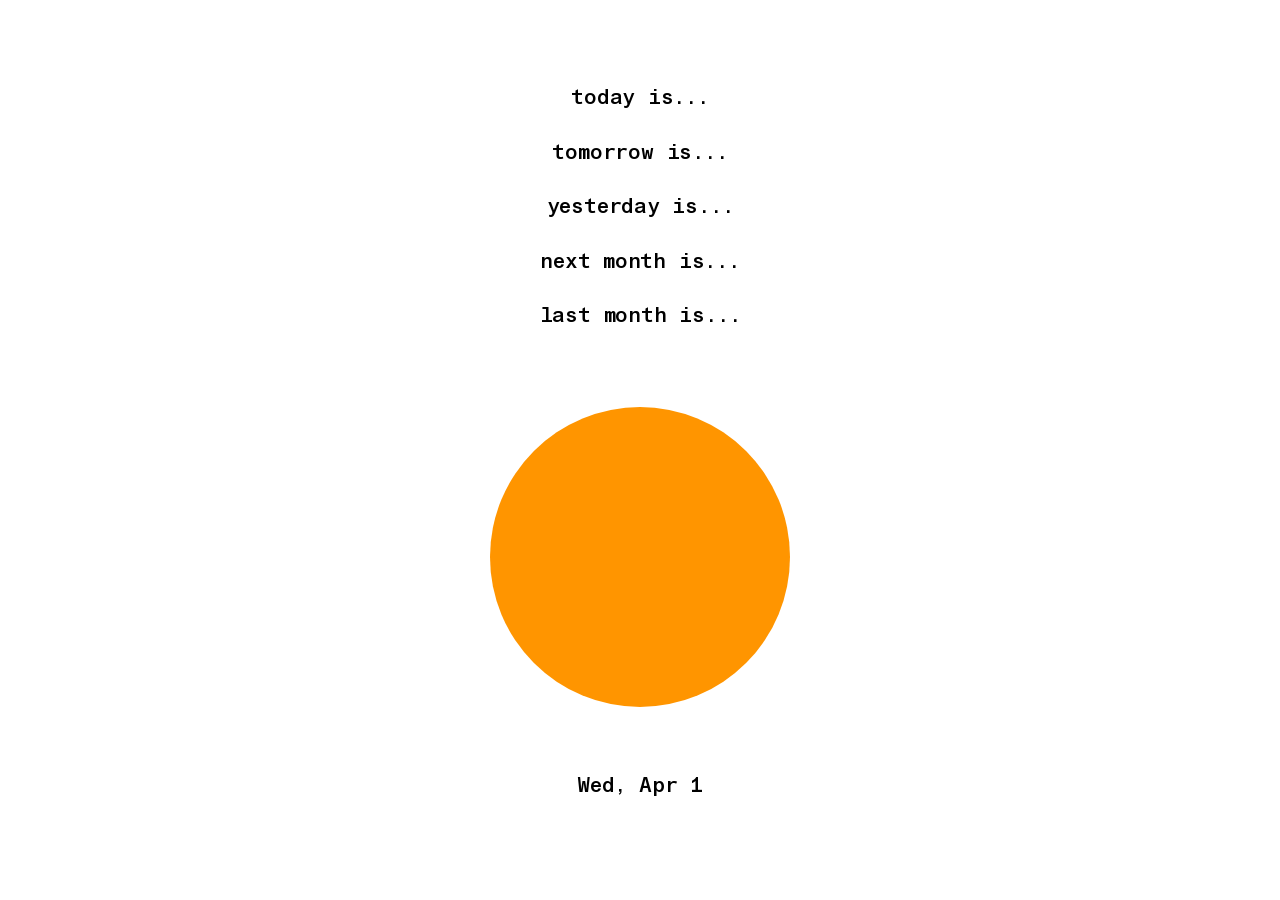
==== apr.html @ 74c4ef4e "Add 12 month pages, day/month nav, done! button; index opens today's month Co-Authored-By: Claude Op" ====
<!DOCTYPE html>
<html lang="ko">
<head>
	<meta charset="utf-8">
	<title>Calendar — Apr 2026</title>
	<meta name="viewport" content="width=device-width, initial-scale=1.0, maximum-scale=1.0, user-scalable=no, viewport-fit=cover">
	<link rel="icon" type="image/svg+xml" href="data:image/svg+xml,<svg xmlns='http://www.w3.org/2000/svg' viewBox='0 0 100 100'><circle cx='50' cy='50' r='50' fill='%23FF9500'/></svg>">
	<link rel="stylesheet" href="style.css?v=22">
</head>
<body>
	<div id="app-container">
		<div class="day-nav">
			<div id="nav-today" class="today-title day-link">today is...</div>
			<div id="nav-tomorrow" class="day-link">tomorrow is...</div>
			<div id="nav-yesterday" class="day-link">yesterday is...</div>
			<div id="nav-next-month" class="day-link">next month is...</div>
			<div id="nav-last-month" class="day-link">last month is...</div>
		</div>
		<div id="circle-container">
			<div id="main-circle" class="circle-wrapper"></div>
		</div>
		<div id="bottom-container">
			<div id="date-display" class="date-display"></div>
			<div id="done-button" class="day-link done-button">done!</div>
		</div>
	</div>

	<script>
		// 이 파일의 달: Apr 2026
		const FIXED_YEAR = 2026;
		const FIXED_MONTH = 3; // 0-indexed (Jan=0 ... Dec=11)

		function getDaysInMonth(year, month) {
			return new Date(year, month + 1, 0).getDate();
		}

		// 현재 실제 날짜와 비교해서 오늘 날짜로 시작할지 1일로 시작할지 결정
		const realNow = new Date();
		const isCurrentMonth = (realNow.getFullYear() === FIXED_YEAR && realNow.getMonth() === FIXED_MONTH);

		let currentYear = FIXED_YEAR;
		let currentMonth = FIXED_MONTH;
		let totalDays = getDaysInMonth(currentYear, currentMonth);
		// 주소 끝 #일자 로 시작일 지정 가능 (예: nov.html#1)
		const hashDay = parseInt(location.hash.slice(1), 10);
		let currentDay = (hashDay >= 1 && hashDay <= totalDays) ? hashDay : (isCurrentMonth ? realNow.getDate() : 1);

		// 알록달록 비비드 컬러 팔레트
		const vibrantColors = [
			'#FF3B30', '#FF9500', '#FFCC00', '#34C759', '#00C7BE', '#30B0C7',
			'#007AFF', '#5856D6', '#AF52DE', '#FF2D55', '#FF6B6B', '#4ECDC4',
			'#45B7D1', '#96CEB4', '#FFEEAD', '#D4A5A5', '#9B5DE5', '#F15BB5',
			'#FEE440', '#00BBF9', '#00F5D4', '#E63946', '#F4A261', '#2A9D8F',
			'#E76F51', '#457B9D', '#F72585', '#7209B7', '#3A0CA3', '#4361EE',
			'#4CC9F0', '#06D6A0', '#118AB2', '#EF476F', '#FFD166', '#05D550',
			'#8338EC', '#3A86FF', '#FB5607', '#FF006E', '#38B000', '#70E000'
		];

		// Mulberry32 PRNG — 같은 연도/월이면 항상 동일한 색상 순서
		function mulberry32(a) {
			return function() {
				let t = a += 0x6D2B79F5;
				t = Math.imul(t ^ t >>> 15, t | 1);
				t ^= t + Math.imul(t ^ t >>> 7, t | 61);
				return ((t ^ t >>> 14) >>> 0) / 4294967296;
			};
		}

		// 1년 12달 색상 테이블 고정 생성 & localStorage 보존
		function getYearCalendarColors(year) {
			const storageKey = `calendar_year_colors_${year}`;
			try {
				const saved = localStorage.getItem(storageKey);
				if (saved) {
					const parsed = JSON.parse(saved);
					if (Array.isArray(parsed) && parsed.length === 12) return parsed;
				}
			} catch(e) {}

			const yearColors = [];
			for (let m = 0; m < 12; m++) {
				const days = getDaysInMonth(year, m);
				const seed = year * 10000 + (m + 1) * 37 + 1024;
				const rng = mulberry32(seed);
				const list = [];
				let last = '';
				for (let d = 0; d < days; d++) {
					let c;
					do { c = vibrantColors[Math.floor(rng() * vibrantColors.length)]; } while (c === last);
					list.push(c);
					last = c;
				}
				yearColors.push(list);
			}
			try { localStorage.setItem(storageKey, JSON.stringify(yearColors)); } catch(e) {}
			return yearColors;
		}

		let yearColors = getYearCalendarColors(currentYear);
		let colors = yearColors[currentMonth];

		const weekdays = ['Sun', 'Mon', 'Tue', 'Wed', 'Thu', 'Fri', 'Sat'];
		const months   = ['Jan', 'Feb', 'Mar', 'Apr', 'May', 'Jun', 'Jul', 'Aug', 'Sep', 'Oct', 'Nov', 'Dec'];

		function formatDate(dayNum) {
			const d = new Date(currentYear, currentMonth, dayNum);
			return `${weekdays[d.getDay()]}, ${months[currentMonth]} ${dayNum}`;
		}

		const circleWrapper    = document.getElementById('main-circle');
		const dateDisplay      = document.getElementById('date-display');

		function render() {
			// 원 그리기
			circleWrapper.innerHTML = '';
			const svg = document.createElementNS('http://www.w3.org/2000/svg', 'svg');
			svg.setAttribute('viewBox', '0 0 1000 1000');
			svg.style.width = '100%';
			svg.style.height = '100%';

			const R = 500;
			const step = R / totalDays;
			for (let d = 1; d <= currentDay; d++) {
				const r = R - step * (d - 1);
				if (r <= 0) break;
				const circle = document.createElementNS('http://www.w3.org/2000/svg', 'circle');
				circle.setAttribute('cx', '500');
				circle.setAttribute('cy', '500');
				circle.setAttribute('r', r);
				circle.setAttribute('fill', colors[d - 1]);
				svg.appendChild(circle);
			}
			circleWrapper.appendChild(svg);

			// 날짜 텍스트
			dateDisplay.textContent = formatDate(currentDay);

			// 마지막 날까지 다 채우면 done! 노출
			document.getElementById('done-button').classList.toggle('visible', currentDay === totalDays);

		}

		// 원 클릭 → 다음 날짜
		document.getElementById('circle-container').addEventListener('click', () => {
			currentDay = currentDay < totalDays ? currentDay + 1 : 1;
			render();
		});

		const monthFiles = ['jan', 'feb', 'mar', 'apr', 'may', 'jun', 'jul', 'aug', 'sep', 'oct', 'nov', 'dec'];

		// today is → 오늘로 이동 (오늘이 다른 달이면 그 달 파일로 이동)
		function goToday() {
			const now = new Date();
			if (now.getFullYear() === FIXED_YEAR && now.getMonth() === FIXED_MONTH) {
				currentDay = now.getDate();
				render();
			} else {
				location.href = `${monthFiles[now.getMonth()]}.html#${now.getDate()}`;
			}
		}

		// tomorrow is → 내일 (마지막 날이면 다음 달 1일을 새 탭으로)
		function goTomorrow() {
			if (currentDay < totalDays) {
				currentDay++;
				render();
			} else {
				window.open(`${monthFiles[(FIXED_MONTH + 1) % 12]}.html#1`, '_blank');
			}
		}

		// yesterday is → 어제 (1일이면 이전 달 마지막 날을 새 탭으로)
		function goYesterday() {
			if (currentDay > 1) {
				currentDay--;
				render();
			} else {
				const prevM = (FIXED_MONTH + 11) % 12;
				window.open(`${monthFiles[prevM]}.html#${getDaysInMonth(FIXED_YEAR, prevM)}`, '_blank');
			}
		}

		document.getElementById('nav-today').addEventListener('click', goToday);
		document.getElementById('nav-tomorrow').addEventListener('click', goTomorrow);
		document.getElementById('nav-yesterday').addEventListener('click', goYesterday);

		// next month is → 다음 달 1일을 새 탭으로
		document.getElementById('nav-next-month').addEventListener('click', () => {
			window.open(`${monthFiles[(FIXED_MONTH + 1) % 12]}.html#1`, '_blank');
		});

		// done! 색: 이 달 첫 원 색 / 호버 시 다음 달 첫 원 색
		const doneButton = document.getElementById('done-button');
		doneButton.style.setProperty('--done-color', yearColors[FIXED_MONTH][0]);
		doneButton.style.setProperty('--done-hover', yearColors[(FIXED_MONTH + 1) % 12][0]);

		// done! → 다음 달 1일을 새 탭으로
		doneButton.addEventListener('click', () => {
			window.open(`${monthFiles[(FIXED_MONTH + 1) % 12]}.html#1`, '_blank');
		});

		// last month is → 이전 달 1일을 새 탭으로
		document.getElementById('nav-last-month').addEventListener('click', () => {
			window.open(`${monthFiles[(FIXED_MONTH + 11) % 12]}.html#1`, '_blank');
		});

		// 날짜 텍스트 클릭 → 오늘로 이동
		dateDisplay.style.cursor = 'pointer';
		dateDisplay.addEventListener('click', goToday);

		render();
	</script>
</body>
</html>
---- style.css ----
@font-face {
	font-family: 'ABCArealMono';
	src: url('ABCArealMonoVariable.ttf') format('truetype');
	font-weight: 100 900;
	font-style: normal;
	font-display: swap;
}

* {
	margin: 0;
	padding: 0;
	box-sizing: border-box;
}

html, body {
	width: 100%;
	height: 100vh;
	height: 100dvh;
	min-height: -webkit-fill-available;
	overflow: hidden;
	background-color: #ffffff;
	display: flex;
	flex-direction: column;
	align-items: center;
	justify-content: center;
	user-select: none;
	-webkit-user-select: none;
	touch-action: manipulation;
	font-family: 'ABCArealMono', monospace;
}

#app-container {
	display: flex;
	flex-direction: column;
	align-items: center;
	justify-content: center;
	width: 100%;
	height: 100%;
}

/* today / tomorrow / yesterday / next month / last month 버튼 묶음 */
.day-nav {
	margin-bottom: 64px;
	display: flex;
	flex-direction: column;
	align-items: center;
	line-height: 2.6; /* 행간 약 2배 */
}

.day-link {
	font-family: 'ABCArealMono', monospace;
	font-weight: 500;
	font-size: 21px;
	color: #000000;
	letter-spacing: -0.01em;
	cursor: pointer;
}

.day-link:hover {
	text-decoration: underline;
}

.today-title {
	font-family: 'ABCArealMono', monospace;
	font-weight: 500; /* 모노 미디엄 */
	font-size: 21px;
	color: #000000;
	letter-spacing: -0.01em;
	text-align: center;
	user-select: none;
	display: flex;
	align-items: baseline;
	justify-content: center;
}

	display: flex;
	align-items: center;
	justify-content: center;
	/* 위아래 글자가 늘어난 만큼 화면 높이 안에 들어오도록 제한 */
	width: min(72vmin, 78vw, calc(100dvh - 490px));
	height: min(72vmin, 78vw, calc(100dvh - 490px));
	aspect-ratio: 1 / 1;
	cursor: pointer;
}

.circle-wrapper {
	width: 100%;
	height: 100%;
	border-radius: 50%;
	display: flex;
	align-items: center;
	justify-content: center;
}

#bottom-container {
	margin-top: 64px;
	display: flex;
	flex-direction: column;
	align-items: center;
	gap: 12px;
}

/* done! — 자리는 항상 차지하고 마지막 날에만 보임 (레이아웃 밀림 방지) */
.done-button {
	visibility: hidden;
	color: var(--done-color, #000000);
}

.done-button:hover {
	color: var(--done-hover, #000000);
}

.done-button.visible {
	visibility: visible;
}

.date-display {
	font-family: 'ABCArealMono', monospace;
	font-weight: 500;
	font-size: 21px;
	color: #000000;
	letter-spacing: -0.01em;
	text-align: center;
	user-select: none;
}
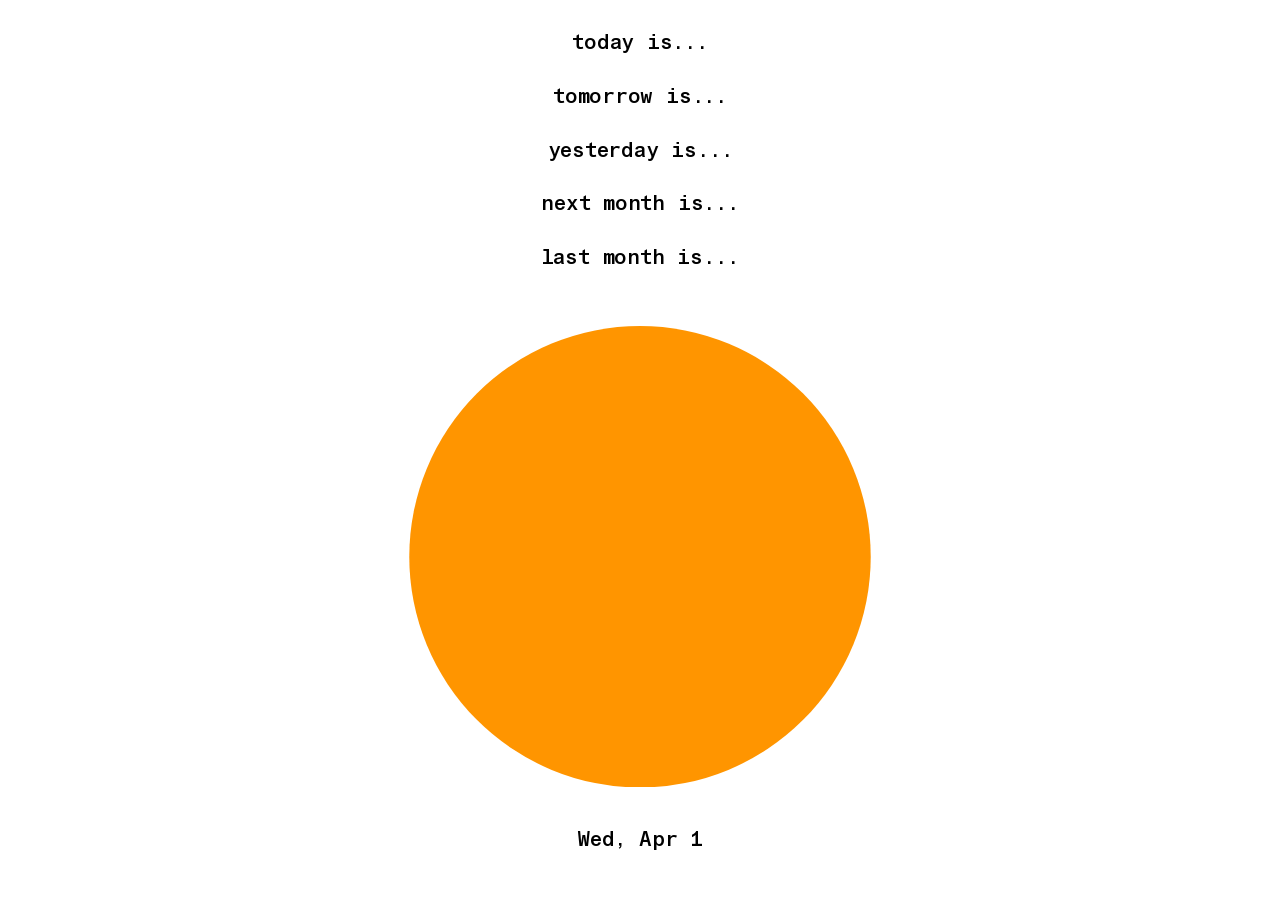
==== commit cfd17a92: "Fit layout to any phone screen; fix missing circle size rule Co-Authored-By: Claude Opus 5.5 <norepl" ====
--- a/apr.html
+++ b/apr.html
@@ -5,7 +5,7 @@
 	<title>Calendar — Apr 2026</title>
 	<meta name="viewport" content="width=device-width, initial-scale=1.0, maximum-scale=1.0, user-scalable=no, viewport-fit=cover">
 	<link rel="icon" type="image/svg+xml" href="data:image/svg+xml,<svg xmlns='http://www.w3.org/2000/svg' viewBox='0 0 100 100'><circle cx='50' cy='50' r='50' fill='%23FF9500'/></svg>">
-	<link rel="stylesheet" href="style.css?v=22">
+	<link rel="stylesheet" href="style.css?v=23">
 </head>
 <body>
 	<div id="app-container">
--- a/style.css
+++ b/style.css
@@ -12,17 +12,18 @@
 	box-sizing: border-box;
 }
 
+/* 화면 높이에 맞춰 글자·여백·원이 함께 줄어들도록 하는 기준값 */
+:root {
+	--font: clamp(13px, 2.3dvh, 21px);          /* 글자 크기 */
+	--gap: clamp(12px, 4.5dvh, 64px);           /* 글자 묶음과 원 사이 여백 */
+}
+
 html, body {
 	width: 100%;
 	height: 100vh;
 	height: 100dvh;
-	min-height: -webkit-fill-available;
 	overflow: hidden;
 	background-color: #ffffff;
-	display: flex;
-	flex-direction: column;
-	align-items: center;
-	justify-content: center;
 	user-select: none;
 	-webkit-user-select: none;
 	touch-action: manipulation;
@@ -36,23 +37,33 @@
 	justify-content: center;
 	width: 100%;
 	height: 100%;
+	/* 노치·홈바 영역 피하기 */
+	padding: max(16px, env(safe-area-inset-top)) 16px max(16px, env(safe-area-inset-bottom));
 }
 
 /* today / tomorrow / yesterday / next month / last month 버튼 묶음 */
 .day-nav {
-	margin-bottom: 64px;
+	flex-shrink: 0;
+	margin-bottom: var(--gap);
 	display: flex;
 	flex-direction: column;
 	align-items: center;
 	line-height: 2.6; /* 행간 약 2배 */
 }
 
-.day-link {
+.day-link,
+.today-title,
+.date-display {
 	font-family: 'ABCArealMono', monospace;
-	font-weight: 500;
-	font-size: 21px;
+	font-weight: 500; /* 모노 미디엄 */
+	font-size: var(--font);
 	color: #000000;
 	letter-spacing: -0.01em;
+	text-align: center;
+	white-space: nowrap;
+}
+
+.day-link {
 	cursor: pointer;
 }
 
@@ -60,44 +71,31 @@
 	text-decoration: underline;
 }
 
-.today-title {
-	font-family: 'ABCArealMono', monospace;
-	font-weight: 500; /* 모노 미디엄 */
-	font-size: 21px;
-	color: #000000;
-	letter-spacing: -0.01em;
-	text-align: center;
-	user-select: none;
-	display: flex;
-	align-items: baseline;
-	justify-content: center;
-}
-
-	display: flex;
-	align-items: center;
-	justify-content: center;
-	/* 위아래 글자가 늘어난 만큼 화면 높이 안에 들어오도록 제한 */
-	width: min(72vmin, 78vw, calc(100dvh - 490px));
-	height: min(72vmin, 78vw, calc(100dvh - 490px));
-	aspect-ratio: 1 / 1;
+/* 원: 기본 크기는 화면 폭 기준, 높이가 모자라면 남는 공간만큼 줄어듦 */
+#circle-container {
+	flex: 0 1 min(72vmin, 78vw);
+	min-height: 0;
+	width: min(72vmin, 78vw);
 	cursor: pointer;
 }
 
 .circle-wrapper {
 	width: 100%;
 	height: 100%;
-	border-radius: 50%;
-	display: flex;
-	align-items: center;
-	justify-content: center;
+}
+
+/* SVG는 박스 안에 원이 다 들어가도록 자동으로 맞춰짐 */
+.circle-wrapper svg {
+	display: block;
 }
 
 #bottom-container {
-	margin-top: 64px;
+	flex-shrink: 0;
+	margin-top: var(--gap);
 	display: flex;
 	flex-direction: column;
 	align-items: center;
-	gap: 12px;
+	gap: calc(var(--font) * 0.6);
 }
 
 /* done! — 자리는 항상 차지하고 마지막 날에만 보임 (레이아웃 밀림 방지) */
@@ -113,15 +111,3 @@
 .done-button.visible {
 	visibility: visible;
 }
-
-.date-display {
-	font-family: 'ABCArealMono', monospace;
-	font-weight: 500;
-	font-size: 21px;
-	color: #000000;
-	letter-spacing: -0.01em;
-	text-align: center;
-	user-select: none;
-}
-
-
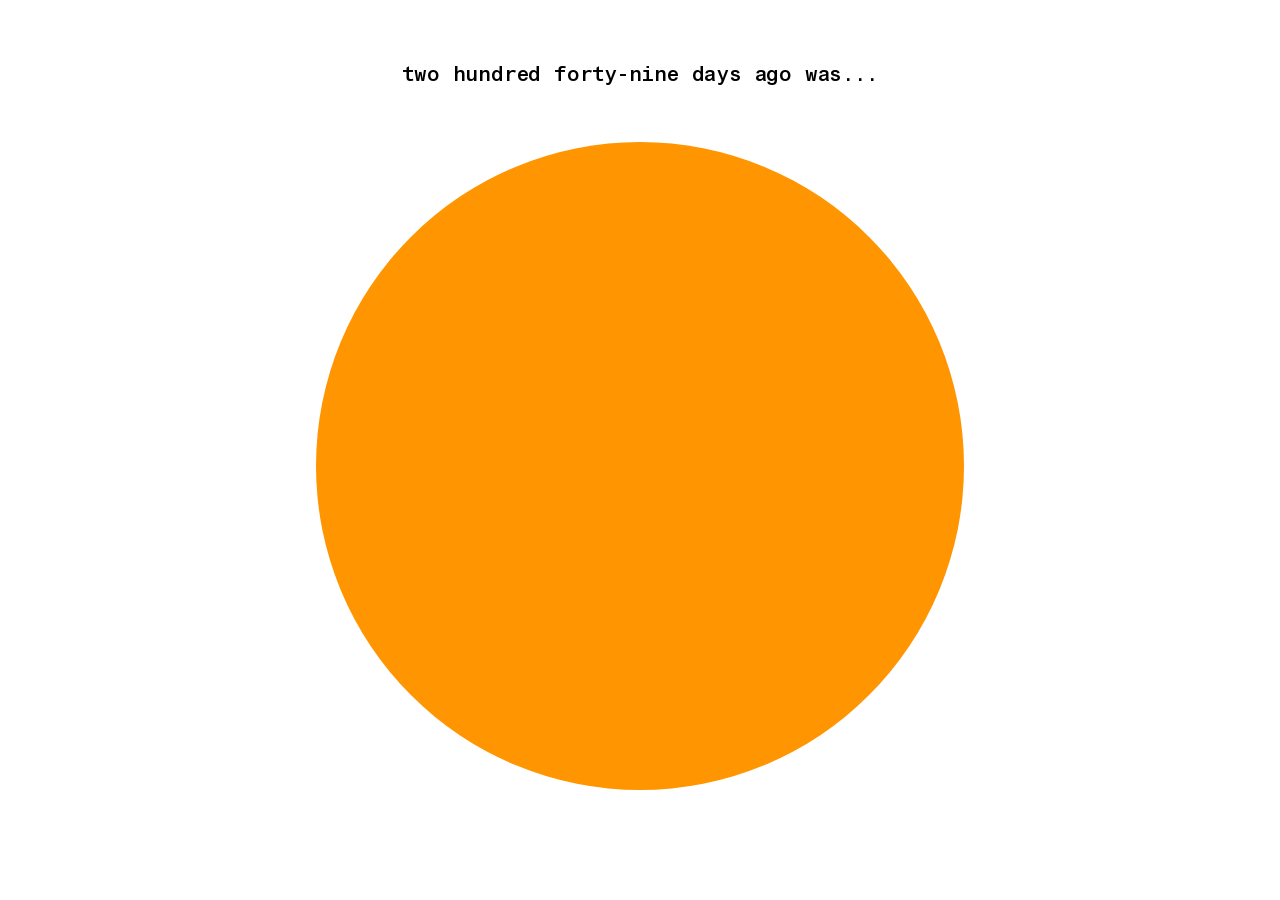
==== commit 331493c8: "Month pages: single hint line (today / tomorrow / N days later), remove buttons and date Co-Authored" ====
--- a/apr.html
+++ b/apr.html
@@ -4,23 +4,18 @@
 	<meta charset="utf-8">
 	<title>Calendar — Apr 2026</title>
 	<meta name="viewport" content="width=device-width, initial-scale=1.0, maximum-scale=1.0, user-scalable=no, viewport-fit=cover">
-	<link rel="icon" type="image/svg+xml" href="data:image/svg+xml,<svg xmlns='http://www.w3.org/2000/svg' viewBox='0 0 100 100'><circle cx='50' cy='50' r='50' fill='%23FF9500'/></svg>">
-	<link rel="stylesheet" href="style.css?v=23">
+	<link rel="icon" type="image/svg+xml" href="data:image/svg+xml,<svg xmlns='http://www.w3.org/2000/svg' viewBox='0 0 100 100'><circle cx='50' cy='50' r='50.000' fill='%23FF9500'/><circle cx='50' cy='50' r='48.333' fill='%234CC9F0'/><circle cx='50' cy='50' r='46.667' fill='%23D4A5A5'/><circle cx='50' cy='50' r='45.000' fill='%2345B7D1'/><circle cx='50' cy='50' r='43.333' fill='%23F4A261'/><circle cx='50' cy='50' r='41.667' fill='%2300F5D4'/><circle cx='50' cy='50' r='40.000' fill='%2330B0C7'/><circle cx='50' cy='50' r='38.333' fill='%23FFD166'/><circle cx='50' cy='50' r='36.667' fill='%239B5DE5'/><circle cx='50' cy='50' r='35.000' fill='%2370E000'/><circle cx='50' cy='50' r='33.333' fill='%23FFCC00'/><circle cx='50' cy='50' r='31.667' fill='%23E76F51'/><circle cx='50' cy='50' r='30.000' fill='%23FB5607'/><circle cx='50' cy='50' r='28.333' fill='%23FF6B6B'/><circle cx='50' cy='50' r='26.667' fill='%239B5DE5'/><circle cx='50' cy='50' r='25.000' fill='%2306D6A0'/><circle cx='50' cy='50' r='23.333' fill='%232A9D8F'/><circle cx='50' cy='50' r='21.667' fill='%238338EC'/><circle cx='50' cy='50' r='20.000' fill='%2370E000'/><circle cx='50' cy='50' r='18.333' fill='%234CC9F0'/><circle cx='50' cy='50' r='16.667' fill='%23D4A5A5'/><circle cx='50' cy='50' r='15.000' fill='%2334C759'/><circle cx='50' cy='50' r='13.333' fill='%23FF9500'/><circle cx='50' cy='50' r='11.667' fill='%2300BBF9'/><circle cx='50' cy='50' r='10.000' fill='%2370E000'/><circle cx='50' cy='50' r='8.333' fill='%23FF006E'/><circle cx='50' cy='50' r='6.667' fill='%23FEE440'/><circle cx='50' cy='50' r='5.000' fill='%2300F5D4'/><circle cx='50' cy='50' r='3.333' fill='%23D4A5A5'/><circle cx='50' cy='50' r='1.667' fill='%234CC9F0'/></svg>">
+	<link rel="stylesheet" href="style.css?v=24">
 </head>
 <body>
 	<div id="app-container">
 		<div class="day-nav">
-			<div id="nav-today" class="today-title day-link">today is...</div>
-			<div id="nav-tomorrow" class="day-link">tomorrow is...</div>
-			<div id="nav-yesterday" class="day-link">yesterday is...</div>
-			<div id="nav-next-month" class="day-link">next month is...</div>
-			<div id="nav-last-month" class="day-link">last month is...</div>
+			<div id="hint" class="today-title">today is...</div>
 		</div>
 		<div id="circle-container">
 			<div id="main-circle" class="circle-wrapper"></div>
 		</div>
 		<div id="bottom-container">
-			<div id="date-display" class="date-display"></div>
 			<div id="done-button" class="day-link done-button">done!</div>
 		</div>
 	</div>
@@ -99,16 +94,34 @@
 		let yearColors = getYearCalendarColors(currentYear);
 		let colors = yearColors[currentMonth];
 
-		const weekdays = ['Sun', 'Mon', 'Tue', 'Wed', 'Thu', 'Fri', 'Sat'];
-		const months   = ['Jan', 'Feb', 'Mar', 'Apr', 'May', 'Jun', 'Jul', 'Aug', 'Sep', 'Oct', 'Nov', 'Dec'];
-
-		function formatDate(dayNum) {
-			const d = new Date(currentYear, currentMonth, dayNum);
-			return `${weekdays[d.getDay()]}, ${months[currentMonth]} ${dayNum}`;
+		// 숫자를 영어 단어로 (3 → three, 21 → twenty-one)
+		function numberWord(n) {
+			const ones = ['zero', 'one', 'two', 'three', 'four', 'five', 'six', 'seven', 'eight', 'nine', 'ten',
+				'eleven', 'twelve', 'thirteen', 'fourteen', 'fifteen', 'sixteen', 'seventeen', 'eighteen', 'nineteen'];
+			const tens = ['', '', 'twenty', 'thirty', 'forty', 'fifty', 'sixty', 'seventy', 'eighty', 'ninety'];
+			if (n < 20) return ones[n];
+			if (n < 100) return tens[Math.floor(n / 10)] + (n % 10 ? '-' + ones[n % 10] : '');
+			return numberWord(Math.floor(n / 100)) + ' hundred' + (n % 100 ? ' ' + numberWord(n % 100) : '');
 		}
 
-		const circleWrapper    = document.getElementById('main-circle');
-		const dateDisplay      = document.getElementById('date-display');
+		// 실제 오늘과의 거리 → 한 줄 설명 (숫자 없이)
+		function hintFor(dayNum) {
+			const now = new Date();
+			const today = new Date(now.getFullYear(), now.getMonth(), now.getDate());
+			const target = new Date(currentYear, currentMonth, dayNum);
+			const diff = Math.round((target - today) / 86400000);
+			if (diff === 0) return 'today is...';
+			if (diff === 1) return 'tomorrow is...';
+			if (diff === 2) return 'the day after tomorrow is...';
+			if (diff === -1) return 'yesterday was...';
+			if (diff === -2) return 'the day before yesterday was...';
+			return diff > 0
+				? `${numberWord(diff)} days later is...`
+				: `${numberWord(-diff)} days ago was...`;
+		}
+
+		const circleWrapper = document.getElementById('main-circle');
+		const hint          = document.getElementById('hint');
 
 		function render() {
 			// 원 그리기
@@ -132,62 +145,20 @@
 			}
 			circleWrapper.appendChild(svg);
 
-			// 날짜 텍스트
-			dateDisplay.textContent = formatDate(currentDay);
+			// 위 한 줄: 오늘과의 거리
+			hint.textContent = hintFor(currentDay);
 
 			// 마지막 날까지 다 채우면 done! 노출
 			document.getElementById('done-button').classList.toggle('visible', currentDay === totalDays);
-
 		}
 
-		// 원 클릭 → 다음 날짜
+		// 원 클릭 → 다음 날짜 (마지막 날 다음은 1일로)
 		document.getElementById('circle-container').addEventListener('click', () => {
 			currentDay = currentDay < totalDays ? currentDay + 1 : 1;
 			render();
 		});
 
 		const monthFiles = ['jan', 'feb', 'mar', 'apr', 'may', 'jun', 'jul', 'aug', 'sep', 'oct', 'nov', 'dec'];
-
-		// today is → 오늘로 이동 (오늘이 다른 달이면 그 달 파일로 이동)
-		function goToday() {
-			const now = new Date();
-			if (now.getFullYear() === FIXED_YEAR && now.getMonth() === FIXED_MONTH) {
-				currentDay = now.getDate();
-				render();
-			} else {
-				location.href = `${monthFiles[now.getMonth()]}.html#${now.getDate()}`;
-			}
-		}
-
-		// tomorrow is → 내일 (마지막 날이면 다음 달 1일을 새 탭으로)
-		function goTomorrow() {
-			if (currentDay < totalDays) {
-				currentDay++;
-				render();
-			} else {
-				window.open(`${monthFiles[(FIXED_MONTH + 1) % 12]}.html#1`, '_blank');
-			}
-		}
-
-		// yesterday is → 어제 (1일이면 이전 달 마지막 날을 새 탭으로)
-		function goYesterday() {
-			if (currentDay > 1) {
-				currentDay--;
-				render();
-			} else {
-				const prevM = (FIXED_MONTH + 11) % 12;
-				window.open(`${monthFiles[prevM]}.html#${getDaysInMonth(FIXED_YEAR, prevM)}`, '_blank');
-			}
-		}
-
-		document.getElementById('nav-today').addEventListener('click', goToday);
-		document.getElementById('nav-tomorrow').addEventListener('click', goTomorrow);
-		document.getElementById('nav-yesterday').addEventListener('click', goYesterday);
-
-		// next month is → 다음 달 1일을 새 탭으로
-		document.getElementById('nav-next-month').addEventListener('click', () => {
-			window.open(`${monthFiles[(FIXED_MONTH + 1) % 12]}.html#1`, '_blank');
-		});
 
 		// done! 색: 이 달 첫 원 색 / 호버 시 다음 달 첫 원 색
 		const doneButton = document.getElementById('done-button');
@@ -199,15 +170,6 @@
 			window.open(`${monthFiles[(FIXED_MONTH + 1) % 12]}.html#1`, '_blank');
 		});
 
-		// last month is → 이전 달 1일을 새 탭으로
-		document.getElementById('nav-last-month').addEventListener('click', () => {
-			window.open(`${monthFiles[(FIXED_MONTH + 11) % 12]}.html#1`, '_blank');
-		});
-
-		// 날짜 텍스트 클릭 → 오늘로 이동
-		dateDisplay.style.cursor = 'pointer';
-		dateDisplay.addEventListener('click', goToday);
-
 		render();
 	</script>
 </body>
